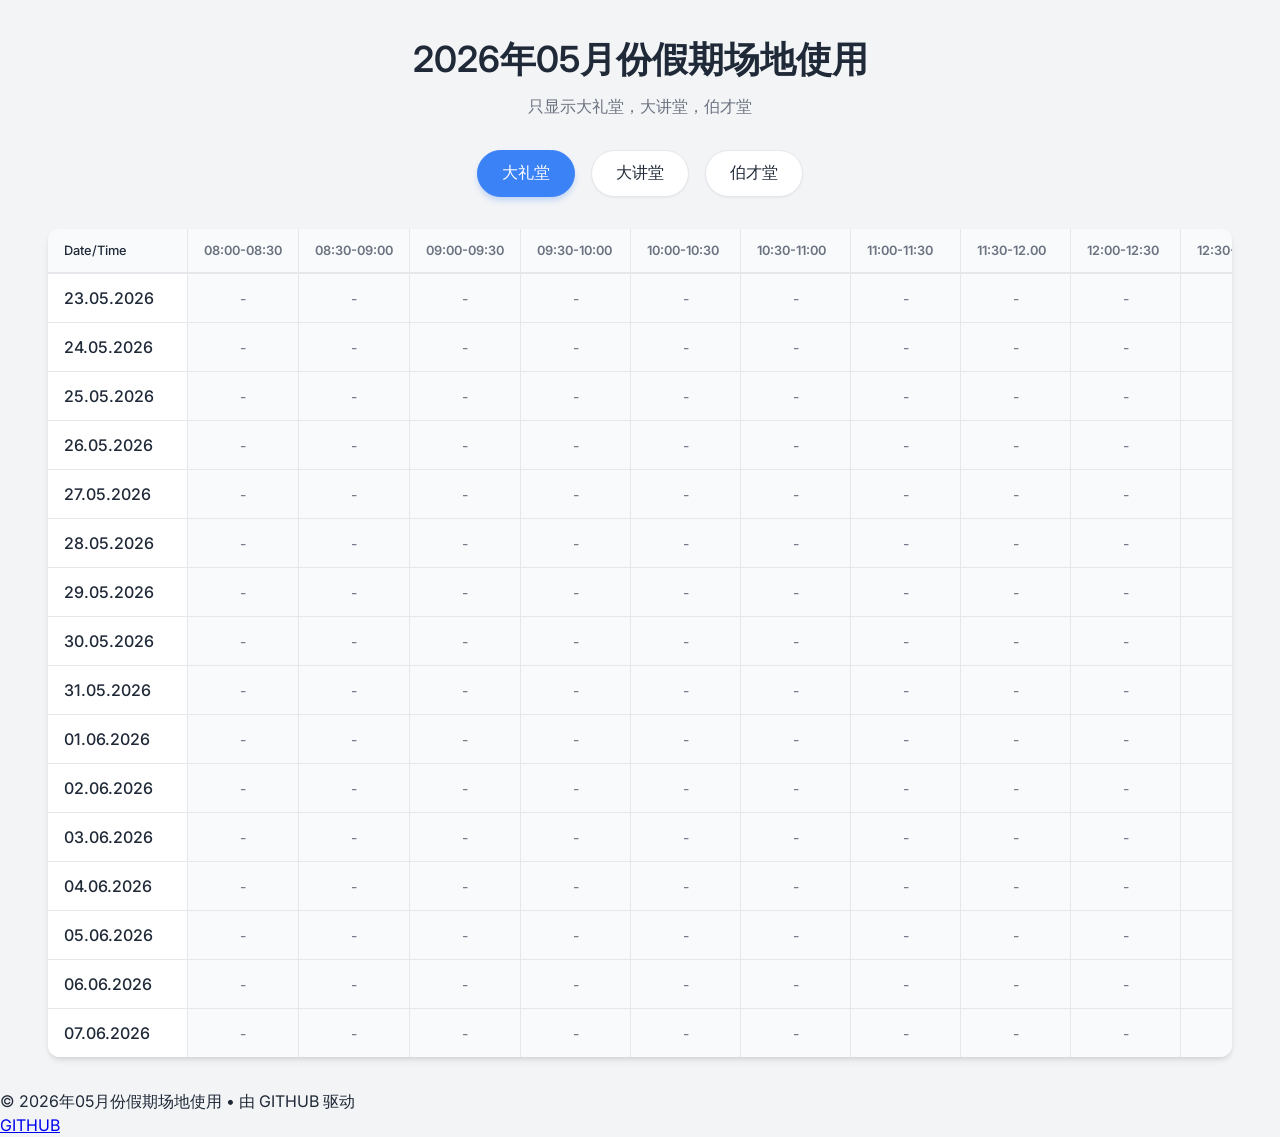
==== index.html @ 02382ac8 "Add Funtions" ====
<!doctype html>
<html lang="en">

<head>
    <meta charset="UTF-8" />
    <meta name="viewport" content="width=device-width, initial-scale=1.0" />
    <title>2026年05月份假期场地使用</title>
    <link rel="stylesheet" href="style.css" />
    <link href="https://fonts.googleapis.com/css2?family=Inter:wght@400;500;600&display=swap" rel="stylesheet" />
</head>

<body>
    <div class="app-container">
        <header>
            <h1>2026年05月份假期场地使用</h1>
            <p>只显示大礼堂，大讲堂，伯才堂</p>
        </header>

        <main>
            <div class="venue-selector" id="venueSelector">
                <!-- Venue tabs will be injected here -->
            </div>

            <div class="table-container">
                <div class="loading-state" id="loadingState">
                    Loading schedule data...
                </div>
                <table id="scheduleTable" class="hidden">
                    <thead id="scheduleHead">
                        <!-- Table headers will be injected here -->
                    </thead>
                    <tbody id="scheduleBody">
                        <!-- Table rows will be injected here -->
                    </tbody>
                </table>
            </div>
        </main>
    </div>
    <footer>
        <p>&copy; 2026年05月份假期场地使用 • 由 GITHUB 驱动</p>
        <p>
            <a href="https://github.com/TJHS-Co-Curricular/TJHS-School-Holiday-Site-Usage" target="_blank"
                rel="noopener noreferrer" class="footer-link">GITHUB</a>
        </p>
    </footer>
    <script src="app.js"></script>
</body>

</html>
---- style.css ----
:root {
    --primary-color: #3b82f6;
    --primary-hover: #2563eb;
    --bg-color: #f3f4f6;
    --card-bg: #ffffff;
    --text-main: #1f2937;
    --text-muted: #6b7280;
    --border-color: #e5e7eb;
    --slot-empty: #f9fafb;
    --slot-used: #fee2e2;
    --slot-used-text: #991b1b;
}

* {
    margin: 0;
    padding: 0;
    box-sizing: border-box;
}

body {
    font-family: 'Inter', system-ui, -apple-system, sans-serif;
    background-color: var(--bg-color);
    color: var(--text-main);
    line-height: 1.5;
}

.app-container {
    max-width: 95vw; /* Use more of the screen width for wide tables */
    margin: 0 auto;
    padding: 2rem 1rem;
}

header {
    margin-bottom: 2rem;
    text-align: center;
}

header h1 {
    font-size: 2.25rem;
    font-weight: 600;
    margin-bottom: 0.5rem;
    color: var(--text-main);
}

header p {
    color: var(--text-muted);
}

.venue-selector {
    display: flex;
    justify-content: center;
    gap: 1rem;
    margin-bottom: 2rem;
    flex-wrap: wrap; /* Allow wrapping on smaller screens */
}

.venue-btn {
    padding: 0.75rem 1.5rem;
    background-color: var(--card-bg);
    border: 1px solid var(--border-color);
    border-radius: 9999px;
    font-size: 1rem;
    font-weight: 500;
    color: var(--text-main);
    cursor: pointer;
    transition: all 0.2s ease;
    box-shadow: 0 1px 2px 0 rgba(0, 0, 0, 0.05);
}

.venue-btn:hover {
    background-color: #f8fafc;
    border-color: #cbd5e1;
}

.venue-btn.active {
    background-color: var(--primary-color);
    color: white;
    border-color: var(--primary-color);
    box-shadow: 0 4px 6px -1px rgba(59, 130, 246, 0.3);
}

.table-container {
    background: var(--card-bg);
    border-radius: 12px;
    box-shadow: 0 4px 6px -1px rgba(0, 0, 0, 0.1), 0 2px 4px -1px rgba(0, 0, 0, 0.06);
    overflow-x: auto; /* Enable horizontal scrolling */
    overflow-y: hidden;
    position: relative;
}

/* Custom scrollbar for better UX on Windows/Linux */
.table-container::-webkit-scrollbar {
    height: 12px;
}
.table-container::-webkit-scrollbar-track {
    background: #f1f5f9;
    border-radius: 0 0 12px 12px;
}
.table-container::-webkit-scrollbar-thumb {
    background-color: #cbd5e1;
    border-radius: 6px;
    border: 3px solid #f1f5f9;
}
.table-container::-webkit-scrollbar-thumb:hover {
    background-color: #94a3b8;
}

table {
    width: 100%;
    border-collapse: separate;
    border-spacing: 0;
    text-align: left;
    min-width: 800px; /* Ensure table doesn't collapse too much */
}

th, td {
    padding: 0.75rem 1rem;
    border-bottom: 1px solid var(--border-color);
    border-right: 1px solid var(--border-color);
    white-space: nowrap;
    min-width: 110px; /* Give timeslots breathing room */
}

th:last-child, td:last-child {
    border-right: none;
}

th {
    background-color: #f8fafc;
    font-weight: 600;
    color: var(--text-muted);
    font-size: 0.8rem;
    position: sticky;
    top: 0;
    z-index: 10;
    border-bottom: 2px solid var(--border-color); /* Stronger bottom border for sticky header */
}

tbody tr:last-child td {
    border-bottom: none;
}

/* Specific styling for the first column (Date) to make it stick */
td:first-child, th:first-child {
    font-weight: 500;
    background-color: #ffffff; /* Solid bg so text doesn't show underneath */
    color: var(--text-main);
    position: sticky;
    left: 0;
    z-index: 20;
    border-right: 1px solid var(--border-color);
    min-width: 140px;
}

/* Specific styling for the top-left cell to stay on top of both scroll axes */
th:first-child {
    background-color: #f8fafc;
    z-index: 30;
}

/* Adding a visual shadow separator for the sticky column */
.table-container::after {
    content: '';
    position: absolute;
    top: 0;
    bottom: 0;
    left: 140px; /* Width of the first column */
    width: 10px;
    background: linear-gradient(to right, rgba(0,0,0,0.05), transparent);
    pointer-events: none;
    z-index: 15;
    opacity: 0;
    transition: opacity 0.3s;
}

/* Status styling */
td.slot-empty {
    background-color: var(--slot-empty);
    color: var(--text-muted);
    font-size: 0.875rem;
    text-align: center;
}

td.slot-used {
    background-color: var(--slot-used);
    color: var(--slot-used-text);
    font-weight: 500;
    font-size: 0.875rem;
    text-align: center;
}

/* Utilities */
.hidden {
    display: none;
}

.loading-state {
    text-align: center;
    padding: 3rem;
    color: var(--text-muted);
    font-size: 1.125rem;
}

/* Hover effects */
tbody tr:hover td {
    background-color: #f1f5f9;
}
/* Ensure sticky column also highlights on row hover */
tbody tr:hover td:first-child {
    background-color: #f1f5f9;
}
tbody tr:hover td.slot-used {
    background-color: #fecaca;
}
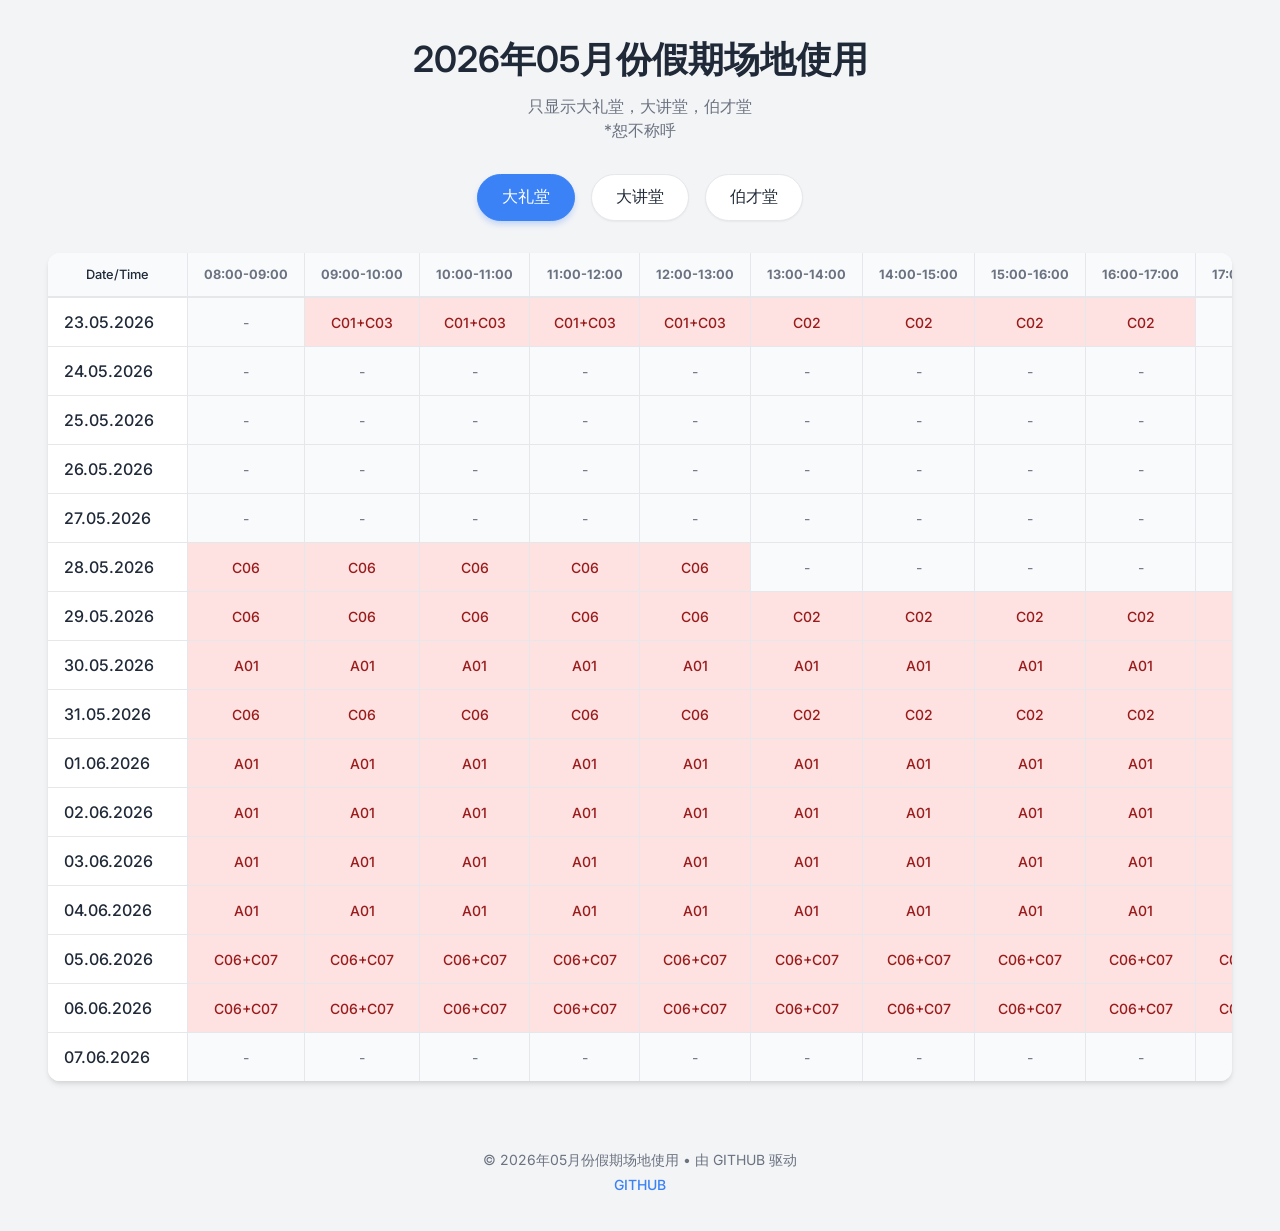
==== commit 8dd62c6c: "Update Venue Infomation" ====
--- a/index.html
+++ b/index.html
@@ -14,6 +14,7 @@
         <header>
             <h1>2026年05月份假期场地使用</h1>
             <p>只显示大礼堂，大讲堂，伯才堂</p>
+            <p>*恕不称呼</p>
         </header>
 
         <main>
--- a/style.css
+++ b/style.css
@@ -25,7 +25,8 @@
 }
 
 .app-container {
-    max-width: 95vw; /* Use more of the screen width for wide tables */
+    max-width: 95vw;
+    /* Use more of the screen width for wide tables */
     margin: 0 auto;
     padding: 2rem 1rem;
 }
@@ -51,7 +52,8 @@
     justify-content: center;
     gap: 1rem;
     margin-bottom: 2rem;
-    flex-wrap: wrap; /* Allow wrapping on smaller screens */
+    flex-wrap: wrap;
+    /* Allow wrapping on smaller screens */
 }
 
 .venue-btn {
@@ -83,7 +85,8 @@
     background: var(--card-bg);
     border-radius: 12px;
     box-shadow: 0 4px 6px -1px rgba(0, 0, 0, 0.1), 0 2px 4px -1px rgba(0, 0, 0, 0.06);
-    overflow-x: auto; /* Enable horizontal scrolling */
+    overflow-x: auto;
+    /* Enable horizontal scrolling */
     overflow-y: hidden;
     position: relative;
 }
@@ -92,15 +95,18 @@
 .table-container::-webkit-scrollbar {
     height: 12px;
 }
+
 .table-container::-webkit-scrollbar-track {
     background: #f1f5f9;
     border-radius: 0 0 12px 12px;
 }
+
 .table-container::-webkit-scrollbar-thumb {
     background-color: #cbd5e1;
     border-radius: 6px;
     border: 3px solid #f1f5f9;
 }
+
 .table-container::-webkit-scrollbar-thumb:hover {
     background-color: #94a3b8;
 }
@@ -110,30 +116,36 @@
     border-collapse: separate;
     border-spacing: 0;
     text-align: left;
-    min-width: 800px; /* Ensure table doesn't collapse too much */
-}
-
-th, td {
+    min-width: 800px;
+    /* Ensure table doesn't collapse too much */
+}
+
+th,
+td {
     padding: 0.75rem 1rem;
     border-bottom: 1px solid var(--border-color);
     border-right: 1px solid var(--border-color);
     white-space: nowrap;
-    min-width: 110px; /* Give timeslots breathing room */
-}
-
-th:last-child, td:last-child {
+    min-width: 110px;
+    /* Give timeslots breathing room */
+}
+
+th:last-child,
+td:last-child {
     border-right: none;
 }
 
 th {
     background-color: #f8fafc;
-    font-weight: 600;
+    font-weight: bold;
     color: var(--text-muted);
     font-size: 0.8rem;
     position: sticky;
     top: 0;
     z-index: 10;
-    border-bottom: 2px solid var(--border-color); /* Stronger bottom border for sticky header */
+    border-bottom: 2px solid var(--border-color);
+    /* Stronger bottom border for sticky header */
+    text-align: center;
 }
 
 tbody tr:last-child td {
@@ -141,9 +153,11 @@
 }
 
 /* Specific styling for the first column (Date) to make it stick */
-td:first-child, th:first-child {
-    font-weight: 500;
-    background-color: #ffffff; /* Solid bg so text doesn't show underneath */
+td:first-child,
+th:first-child {
+    font-weight: 500;
+    background-color: #ffffff;
+    /* Solid bg so text doesn't show underneath */
     color: var(--text-main);
     position: sticky;
     left: 0;
@@ -164,9 +178,10 @@
     position: absolute;
     top: 0;
     bottom: 0;
-    left: 140px; /* Width of the first column */
+    left: 140px;
+    /* Width of the first column */
     width: 10px;
-    background: linear-gradient(to right, rgba(0,0,0,0.05), transparent);
+    background: linear-gradient(to right, rgba(0, 0, 0, 0.05), transparent);
     pointer-events: none;
     z-index: 15;
     opacity: 0;
@@ -205,10 +220,35 @@
 tbody tr:hover td {
     background-color: #f1f5f9;
 }
+
 /* Ensure sticky column also highlights on row hover */
 tbody tr:hover td:first-child {
     background-color: #f1f5f9;
 }
+
 tbody tr:hover td.slot-used {
     background-color: #fecaca;
 }
+
+footer {
+    text-align: center;
+    padding: 2rem;
+    color: var(--text-muted);
+    font-size: 0.875rem;
+}
+
+footer p {
+    margin: 0.25rem 0;
+}
+
+.footer-link {
+    color: var(--primary-color);
+    text-decoration: none;
+    font-weight: 500;
+    transition: color 0.2s;
+}
+
+.footer-link:hover {
+    color: var(--primary-hover);
+    text-decoration: underline;
+}
